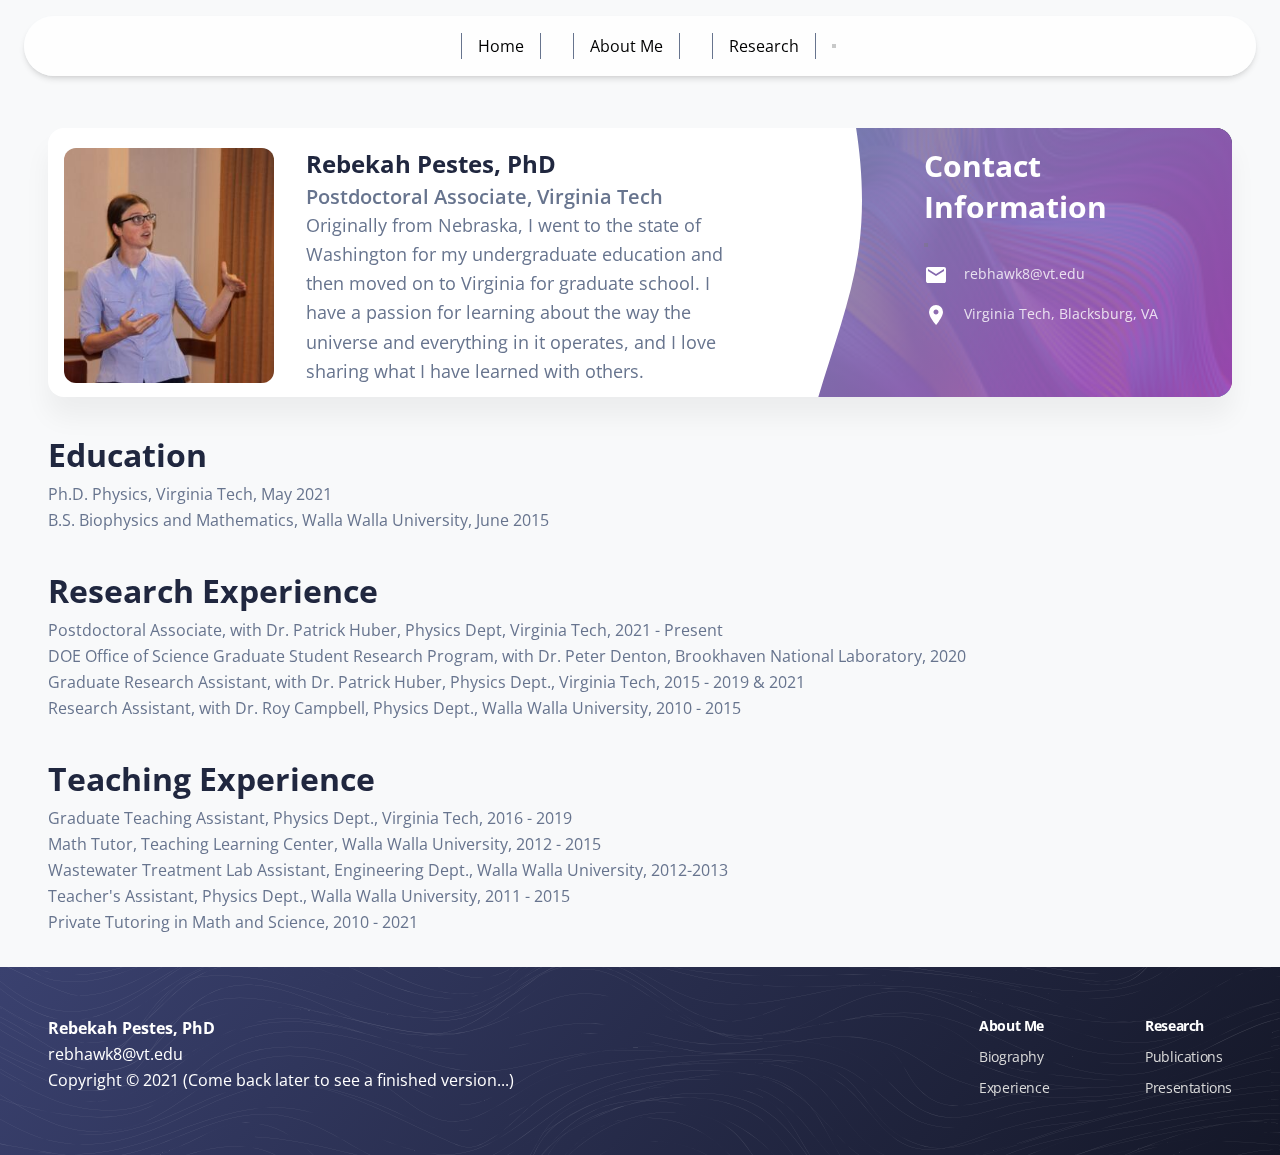
==== profile.html @ 18a5ebf0 "Full website - 1st draft" ====
<!DOCTYPE html>

<html lang="en">
  <head>
    <title>Soft UI Pro</title>
    <meta name="viewport" content="width=device-width, initial-scale=1.0" />
    <meta charset="utf-8" />
    <meta property="twitter:card" content="summary_large_image" />
    <style>
      html {  line-height: 1.15;}body {  margin: 0;}* {  box-sizing: border-box;  border-width: 0;  border-style: solid;}p,li,ul,pre,div,h1,h2,h3,h4,h5,h6 {  margin: 0;  padding: 0;}button,input,optgroup,select,textarea {  font-family: inherit;  font-size: 100%;  line-height: 1.15;  margin: 0;}button,select {  text-transform: none;}button,[type="button"],[type="reset"],[type="submit"] {  -webkit-appearance: button;}button::-moz-focus-inner,[type="button"]::-moz-focus-inner,[type="reset"]::-moz-focus-inner,[type="submit"]::-moz-focus-inner {  border-style: none;  padding: 0;}button:-moz-focus,[type="button"]:-moz-focus,[type="reset"]:-moz-focus,[type="submit"]:-moz-focus {  outline: 1px dotted ButtonText;}a {  color: inherit;  text-decoration: inherit;}input {  padding: 2px 4px;}img {  display: block;}
    </style>
    <style>
      html {
        font-family: Open Sans;
        font-size: 1rem;
      }

      body {
        font-weight: 400;
        font-style:normal;
        text-decoration: none;
        text-transform: none;
        letter-spacing: normal;
        line-height: 1.625;
        color: var(--dl-color-secondary-400);
        background-color: var(--dl-color-gray-white);

      }
    </style>
    <link
      rel="stylesheet"
      href="https://fonts.googleapis.com/css2?family=Open+Sans:ital,wght@0,300;0,400;0,600;0,700;0,800;1,300;1,400;1,600;1,700;1,800&display=swap"
    />
    <style>
      html * {
          -webkit-font-smoothing: antialiased;
      }
      input::placeholder, textarea::placeholder {
         color: #d2d6da;
      }
    </style>
    <link rel="stylesheet" href="./style.css" />
  </head>
  <body>
    <div>
      <link href="./profile.css" rel="stylesheet" />
      <title>Profile - Soft UI Pro</title>
      <meta property="og:title" content="Profile - Soft UI Pro" />
      <div class="profile-container">
        <div class="header-header">
          <nav class="header-nav">
            <div class="header-container">
              <div class="header-menu">
                <a href="/index.html" class="header-navlink">Home</a>
                <a href="/profile.html" class="header-navlink1">About Me</a>
                <a href="/research.html" class="header-navlink2">Research</a>
              </div>
              <div class="header-container1">
                <div class="header-container2"></div>
                <svg viewBox="0 0 1024 1024" class="header-icon">
                  <path
                    d="M128 256h768v86h-768v-86zM128 554v-84h768v84h-768zM128 768v-86h768v86h-768z"
                  ></path>
                </svg>
              </div>
            </div>
          </nav>
        </div>
        <div class="profile-about">
          <div class="profile-container01">
            <div class="profile-container02">
              <div class="profile-container03">
                <img
                  alt="image"
                  src="public/playground_assets/img-7276-300h.jpeg"
                  class="profile-image"
                />
                <div class="profile-container04">
                  <h4 class="profile-text">Rebekah Pestes, PhD</h4>
                  <h1 class="headingThree">
                    Postdoctoral Associate, Virginia Tech
                  </h1>
                  <span class="medium">
                    Originally from Nebraska, I went to the state of Washington
                    for my undergraduate education and then moved on to Virginia
                    for graduate school. I have a passion for learning about the
                    way the universe and everything in it operates, and I love
                    sharing what I have learned with others.
                  </span>
                </div>
              </div>
            </div>
            <div class="profile-info">
              <img
                alt="image"
                src="public/playground_assets/wave-1.svg"
                class="profile-image1"
              />
              <div class="profile-container05">
                <h3 class="headingTwo">
                  <span>Contact</span>
                  <span>Information</span>
                </h3>
                <div class="profile-container06">
                  <div class="profile-container07"></div>
                  <div class="profile-container08">
                    <svg viewBox="0 0 1024 1024" class="profile-icon">
                      <path
                        d="M854 342v-86l-342 214-342-214v86l342 212zM854 170q34 0 59 26t25 60v512q0 34-25 60t-59 26h-684q-34 0-59-26t-25-60v-512q0-34 25-60t59-26h684z"
                      ></path>
                    </svg>
                    <a
                      href="mailto:hello@creative-tim.com?subject="
                      class="profile-link small"
                    >
                      rebhawk8@vt.edu
                    </a>
                  </div>
                  <div class="profile-container09">
                    <svg viewBox="0 0 1024 1024" class="profile-icon2">
                      <path
                        d="M512 490q44 0 75-31t31-75-31-75-75-31-75 31-31 75 31 75 75 31zM512 86q124 0 211 87t87 211q0 62-31 142t-75 150-87 131-73 97l-32 34q-12-14-32-37t-72-92-91-134-71-147-32-144q0-124 87-211t211-87z"
                      ></path>
                    </svg>
                    <span class="profile-text06 small">
                      Virginia Tech, Blacksburg, VA
                    </span>
                  </div>
                </div>
              </div>
              <div class="profile-container10"></div>
            </div>
          </div>
          <h1 class="profile-text07">Education</h1>
          <span>
            <span>Ph.D. Physics, Virginia Tech, May 2021</span>
            <br />
            <span>
              B.S. Biophysics and Mathematics, Walla Walla University, June 2015
            </span>
          </span>
          <h1 class="profile-text12">Research Experience</h1>
          <span>
            <span>
              Postdoctoral Associate, with Dr. Patrick Huber, Physics Dept,
              Virginia Tech, 2021 - Present
            </span>
            <br />
            <span>
              DOE Office of Science Graduate Student Research Program, with Dr.
              Peter Denton, Brookhaven National Laboratory, 2020
            </span>
            <br />
            <span>
              Graduate Research Assistant, with Dr. Patrick Huber, Physics
              Dept., Virginia Tech, 2015 - 2019 &amp; 2021
            </span>
            <br />
            <span>
              Research Assistant, with Dr. Roy Campbell, Physics Dept., Walla
              Walla University, 2010 - 2015
            </span>
          </span>
          <h1 class="profile-text21">Teaching Experience</h1>
          <span>
            <span></span>
            <span>
              Graduate Teaching Assistant, Physics Dept., Virginia Tech, 2016 -
              2019
            </span>
            <br />
            <span>
              Math Tutor, Teaching Learning Center, Walla Walla University, 2012
              - 2015
            </span>
            <br />
            <span>
              Wastewater Treatment Lab Assistant, Engineering Dept., Walla Walla
              University, 2012-2013
            </span>
            <br />
            <span></span>
            <span>
              Teacher&apos;s Assistant, Physics Dept., Walla Walla University,
              2011 - 2015
            </span>
            <br />
            <span>Private Tutoring in Math and Science, 2010 - 2021</span>
          </span>
        </div>
        <footer class="footer-footer">
          <div class="footer-container">
            <div class="footer-container1">
              <span class="footer-text"><span>Rebekah Pestes, PhD</span></span>
              <span>
                <span>rebhawk8@vt.edu</span>
                <br />
                <span>Copyright © 2021</span>
                <span>(Come back later to see a finished version...)</span>
              </span>
            </div>
            <div class="footer-container2">
              <div class="footer-container3">
                <div class="footer-container4">
                  <span class="footer-text7 large">About Me</span>
                  <a href="/profile.html" class="footer-navlink large">
                    Biography
                  </a>
                  <a href="/profile.html" class="footer-navlink1 large">
                    Experience
                  </a>
                </div>
              </div>
              <div class="footer-container5">
                <span class="footer-text8 large">Research</span>
                <a href="/research.html" class="footer-navlink2 large">
                  Publications
                </a>
                <a href="/research.html" class="footer-navlink3 large">
                  Presentations
                </a>
              </div>
            </div>
          </div>
          <img
            alt="image"
            src="public/playground_assets/waves-white.svg"
            class="footer-image"
          />
        </footer>
      </div>
    </div>
  </body>
</html>
---- style.css ----
:root {
  --dl-color-blue-500: #17c1e8ff;
  --dl-color-gray-500: #595959;
  --dl-color-gray-700: #999999;
  --dl-color-gray-800: #D9D9D9;
  --dl-color-gray-900: #f8f9faff;
  --dl-color-pink-100: #eea9cdff;
  --dl-color-pink-200: #e293d3ff;
  --dl-color-pink-300: #e370abff;
  --dl-color-pink-500: #a93356ff;
  --dl-color-pink-700: #4a041aff;
  --dl-size-size-unit: 1rem;
  --dl-color-gray-black: #000000;
  --dl-color-gray-white: #FFFFFF;
  --dl-space-space-unit: 1rem;
  --dl-color-primary-100: #c172d5ff;
  --dl-color-primary-500: #a24cb9ff;
  --dl-color-primary-700: #69247bff;
  --dl-size-size-halfunit: 0.5rem;
  --dl-color-secondary-100: #d2d6daff;
  --dl-color-secondary-200: #8392abff;
  --dl-color-secondary-300: #808fbfff;
  --dl-color-secondary-400: #67748eff;
  --dl-color-secondary-500: #344767ff;
  --dl-color-secondary-600: #252f40ff;
  --dl-color-secondary-700: #20273fff;
  --dl-radius-radius-round: 50%;
  --dl-size-size-doubleunit: 2rem;
  --dl-size-size-tripleunit: 3rem;
  --dl-space-space-halfunit: 0.5rem;
  --dl-space-space-sixunits: 6rem;
  --dl-radius-radius-radius1: 1rem;
  --dl-radius-radius-radius5: 0.5rem;
  --dl-space-space-fourunits: 4rem;
  --dl-radius-radius-radius40: 40px;
  --dl-radius-radius-radius75: 0.75rem;
  --dl-size-size-unitandahalf: 1.5rem;
  --dl-space-space-doubleunit: 2rem;
  --dl-space-space-tripleunit: 3rem;
  --dl-space-space-twelveunits: 12rem;
  --dl-size-size-triplequarterunit: 0.75rem;
  --dl-space-space-unitandahalfunit: 1.5rem;
  --dl-space-space-triplequarterunit: 0.75rem;
}
.button {
  color: var(--dl-color-secondary-400);
  display: inline-block;
  padding: 0.5rem 1rem;
  font-family: Open Sans;
  border-color: var(--dl-color-secondary-400);
  border-width: 1px;
  border-radius: 4px;
  background-color: var(--dl-color-gray-white);
}
.textarea {
  color: var(--dl-color-secondary-400);
  cursor: auto;
  padding: 0.5rem;
  font-family: Open Sans;
  border-color: var(--dl-color-secondary-400);
  border-width: 1px;
  border-radius: 4px;
  background-color: var(--dl-color-gray-white);
}
.input {
  color: var(--dl-color-secondary-400);
  cursor: auto;
  padding: 0.5rem 1rem;
  font-family: Open Sans;
  border-color: var(--dl-color-secondary-400);
  border-width: 1px;
  border-radius: 4px;
  background-color: var(--dl-color-gray-white);
}
.small {
  font-size: 0.875rem;
  font-family: Open Sans;
  font-weight: 400;
  line-height: 1.5;
  text-transform: none;
  text-decoration: none;
}
.large {
  font-size: 0.875rem;
  font-family: Open Sans;
  font-weight: 400;
  letter-spacing: -0.025rem;
  text-transform: none;
  text-decoration: none;
}
.medium {
  font-size: 1.125rem;
  font-family: Open Sans;
  font-weight: 400;
  line-height: 1.625;
  text-transform: none;
  text-decoration: none;
}
.body {
  font-size: 1rem;
  font-family: Open Sans;
  font-weight: 400;
  line-height: 1.625;
  text-transform: none;
  text-decoration: none;
}
.headingOne {
  font-size: 2.25rem;
  font-family: Open Sans;
  font-weight: 700;
  line-height: 1.3;
  text-transform: none;
  text-decoration: none;
}
.headingTwo {
  font-size: 1.875rem;
  font-family: Open Sans;
  font-weight: 700;
  line-height: 1.375;
  text-transform: none;
  text-decoration: none;
}
.lead {
  font-size: 1.25rem;
  font-family: Open Sans;
  font-weight: 400;
  line-height: 1.625;
  text-transform: none;
  text-decoration: none;
}
.headingThree {
  font-size: 1.25rem;
  font-family: Open Sans;
  font-weight: 600;
  line-height: 1.375;
  text-transform: none;
  text-decoration: none;
}
.label {
  font-size: 0.75rem;
  font-family: Open Sans;
  font-weight: 700;
  line-height: 1.5;
  text-transform: none;
  text-decoration: none;
}
.buttonSmall {
  font-size: 0.75rem;
  font-style: normal;
  font-family: Open Sans;
  font-weight: 700;
  line-height: 1.4;
  letter-spacing: -0.025rem;
  text-transform: uppercase;
}
---- profile.css ----
.header-header {
  top: 0px;
  left: auto;
  right: auto;
  width: 100%;
  bottom: auto;
  display: flex;
  z-index: 3;
  position: fixed;
  max-width: 1320px;
  padding-left: var(--dl-space-space-unitandahalfunit);
  padding-right: var(--dl-space-space-unitandahalfunit);
  justify-content: center;
}
.header-nav {
  flex: 0 0 auto;
  color: var(--dl-color-secondary-600);
  width: 100%;
  height: 60px;
  display: flex;
  flex-wrap: wrap;
  box-shadow: 0 .25rem .375rem -.0625rem hsla(0,0%,8%,.12),0 .125rem .25rem -.0625rem hsla(0,0%,8%,.07)!important;
  margin-top: var(--dl-space-space-unit);
  align-items: center;
  padding-top: var(--dl-space-space-halfunit);
  padding-left: var(--dl-space-space-unitandahalfunit);
  border-radius: var(--dl-radius-radius-radius40);
  padding-right: var(--dl-space-space-unitandahalfunit);
  flex-direction: row;
  padding-bottom: var(--dl-space-space-halfunit);
  backdrop-filter: saturate(200%) blur(30px);
  justify-content: space-between;
  background-color: hsla(0,0%,100%,.8)!important;
}
.header-container {
  color: var(--dl-color-gray-black);
  width: 100%;
  display: flex;
  align-items: center;
  flex-direction: row;
  justify-content: center;
}
.header-menu {
  flex: 0 0 auto;
  display: flex;
  align-items: flex-start;
  flex-direction: row;
}
.header-navlink {
  margin-top: var(--dl-space-space-halfunit);
  transition: 0.3s;
  margin-left: var(--dl-space-space-unit);
  border-color: var(--dl-color-secondary-400);
  border-width: 1px;
  margin-right: var(--dl-space-space-unit);
  padding-left: var(--dl-space-space-unit);
  margin-bottom: var(--dl-space-space-halfunit);
  padding-right: var(--dl-space-space-unit);
  text-decoration: none;
  border-top-width: 0px;
  border-bottom-width: 0px;
}
.header-navlink:hover {
  color: var(--dl-color-gray-500);
}
.header-navlink1 {
  margin-top: var(--dl-space-space-halfunit);
  transition: 0.3s;
  margin-left: var(--dl-space-space-unit);
  border-color: var(--dl-color-secondary-400);
  border-width: 1px;
  margin-right: var(--dl-space-space-unit);
  padding-left: var(--dl-space-space-unit);
  margin-bottom: var(--dl-space-space-halfunit);
  padding-right: var(--dl-space-space-unit);
  text-decoration: none;
  border-top-width: 0px;
  border-bottom-width: 0px;
}
.header-navlink1:hover {
  color: var(--dl-color-gray-500);
}
.header-navlink2 {
  margin-top: var(--dl-space-space-halfunit);
  transition: 0.3s;
  margin-left: var(--dl-space-space-unit);
  border-color: var(--dl-color-secondary-400);
  border-width: 1px;
  margin-right: var(--dl-space-space-unit);
  padding-left: var(--dl-space-space-unit);
  margin-bottom: var(--dl-space-space-halfunit);
  padding-right: var(--dl-space-space-unit);
  text-decoration: none;
  border-top-width: 0px;
  border-bottom-width: 0px;
}
.header-navlink2:hover {
  color: var(--dl-color-gray-500);
}
.header-container1 {
  display: flex;
  align-items: center;
  flex-direction: row;
  justify-content: space-between;
}
.header-container2 {
  border: 2px dashed rgba(120, 120, 120, 0.4);
  display: flex;
  align-items: center;
  flex-direction: row;
  justify-content: space-between;
}
.header-icon {
  width: 24px;
  height: 24px;
  display: none;
  margin-left: var(--dl-space-space-unit);
}
@media(max-width: 991px) {
  .header-nav {
    max-width: 960px;
  }
  .header-menu {
    display: none;
  }
  .header-icon {
    display: flex;
  }
}
@media(max-width: 479px) {
  .header-container2 {
    display: none;
  }
}

.footer-footer {
  width: 100%;
  height: auto;
  display: flex;
  position: relative;
  align-items: center;
  flex-direction: column;
  background-image: linear-gradient(310deg,#141727,#3a416f);
}
.footer-container {
  color: var(--dl-color-gray-white);
  width: 100%;
  display: flex;
  padding: var(--dl-space-space-tripleunit);
  z-index: 1;
  max-width: 1320px;
  justify-content: space-between;
}
.footer-container1 {
  display: flex;
  align-items: flex-start;
  flex-direction: column;
}
.footer-text {
  font-weight: 700;
  margin-bottom: 0px;
}
.footer-container2 {
  display: flex;
  justify-content: space-between;
}
.footer-container3 {
  flex: 0 0 auto;
  width: auto;
  height: auto;
  display: flex;
  align-items: space-between;
  flex-direction: column;
}
.footer-container4 {
  flex: 0 0 auto;
  display: flex;
  align-items: flex-start;
  flex-direction: column;
}
.footer-text7 {
  font-weight: 700;
  margin-bottom: var(--dl-space-space-halfunit);
}
.footer-navlink {
  color: var(--dl-color-gray-800);
  transition: 0.3s;
  margin-bottom: var(--dl-space-space-halfunit);
  text-decoration: none;
}
.footer-navlink:hover {
  color: var(--dl-color-gray-white);
}
.footer-navlink1 {
  color: var(--dl-color-gray-800);
  transition: 0.3s;
  margin-bottom: var(--dl-space-space-halfunit);
  text-decoration: none;
}
.footer-navlink1:hover {
  color: var(--dl-color-gray-white);
}
.footer-container5 {
  flex: 0 0 auto;
  display: flex;
  align-items: flex-start;
  margin-left: var(--dl-space-space-sixunits);
  flex-direction: column;
}
.footer-text8 {
  font-weight: 700;
  margin-bottom: var(--dl-space-space-halfunit);
}
.footer-navlink2 {
  color: var(--dl-color-gray-800);
  transition: 0.3s;
  margin-bottom: var(--dl-space-space-halfunit);
  text-decoration: none;
}
.footer-navlink2:hover {
  color: var(--dl-color-gray-white);
}
.footer-navlink3 {
  color: var(--dl-color-gray-800);
  transition: 0.3s;
  margin-bottom: var(--dl-space-space-halfunit);
  text-decoration: none;
}
.footer-navlink3:hover {
  color: var(--dl-color-gray-white);
}
.footer-image {
  top: 0px;
  left: auto;
  right: 0px;
  width: 100%;
  height: 100%;
  opacity: 0.7;
  position: absolute;
  object-fit: cover;
}
@media(max-width: 991px) {
  .footer-container {
    padding: var(--dl-space-space-doubleunit);
  }
}
@media(max-width: 767px) {
  .footer-container {
    flex-direction: column;
  }
  .footer-container1 {
    align-items: center;
    margin-bottom: var(--dl-space-space-doubleunit);
  }
}

.profile-container {
  width: 100%;
  height: auto;
  display: flex;
  min-height: 100vh;
  align-items: center;
  flex-direction: column;
  background-color: var(--dl-color-gray-900);
}
.profile-about {
  width: 100%;
  max-width: 1320px;
  margin-top: var(--dl-space-space-sixunits);
  padding-top: var(--dl-space-space-doubleunit);
  padding-left: var(--dl-space-space-tripleunit);
  padding-right: var(--dl-space-space-tripleunit);
  flex-direction: column;
  padding-bottom: var(--dl-space-space-doubleunit);
}
.profile-container01 {
  flex: 0 0 auto;
  width: 100%;
  height: 269px;
  display: flex;
  box-shadow: 0 20px 27px 0 rgb(0 0 0 / 5%);
  align-items: stretch;
  border-radius: var(--dl-radius-radius-radius1);
  flex-direction: row;
  background-color: var(--dl-color-gray-white);
}
.profile-container02 {
  width: 716px;
  display: flex;
  padding: var(--dl-space-space-unit);
  z-index: 1;
  align-items: center;
  flex-direction: column;
  justify-content: flex-start;
}
.profile-container03 {
  flex: 0 0 auto;
  width: 100%;
  display: flex;
  align-items: center;
  justify-content: flex-start;
}
.profile-image {
  width: 210px;
  height: 235px;
  object-fit: cover;
  border-radius: var(--dl-radius-radius-radius75);
}
.profile-container04 {
  flex: 0 0 auto;
  width: 467px;
  height: auto;
  display: flex;
  align-items: flex-start;
  padding-left: var(--dl-space-space-doubleunit);
  flex-direction: column;
}
.profile-text {
  color: var(--dl-color-secondary-700);
  font-size: 1.5rem;
  font-style: normal;
}
.profile-info {
  flex: 4;
  color: var(--dl-color-gray-white);
  display: flex;
  overflow: hidden;
  position: relative;
  align-items: center;
  padding-left: var(--dl-space-space-sixunits);
  border-radius: 0px;
  flex-direction: column;
  background-size: cover;
  justify-content: center;
  background-image: url("public/playground_assets/curved5-300h.jpg");
  border-top-right-radius: var(--dl-radius-radius-radius1);
  border-bottom-right-radius: var(--dl-radius-radius-radius1);
}
.profile-image1 {
  top: 0px;
  left: -2px;
  width: 100px;
  height: 479px;
  z-index: 2;
  position: absolute;
  object-fit: cover;
}
.profile-container05 {
  display: flex;
  padding: var(--dl-space-space-fourunits);
  z-index: 1;
  align-items: flex-start;
  flex-direction: column;
}
.profile-container06 {
  width: 100%;
  height: 153px;
  display: flex;
  margin-top: 0px;
  align-items: flex-start;
  margin-bottom: 0px;
  flex-direction: column;
}
.profile-container07 {
  border: 2px dashed rgba(120, 120, 120, 0.4);
  display: flex;
  margin-top: var(--dl-space-space-unit);
  align-items: flex-start;
  margin-bottom: var(--dl-space-space-unit);
  flex-direction: row;
}
.profile-container08 {
  display: flex;
  margin-top: 0px;
  align-items: flex-start;
  margin-bottom: 0px;
  flex-direction: row;
}
.profile-icon {
  fill: var(--dl-color-gray-white);
  width: 24px;
  height: 24px;
  margin-right: var(--dl-space-space-unit);
}
.profile-link {
  opacity: 0.8;
  text-decoration: none;
}
.profile-container09 {
  display: flex;
  margin-top: var(--dl-space-space-unit);
  align-items: flex-start;
  margin-bottom: var(--dl-space-space-unit);
  flex-direction: row;
}
.profile-icon2 {
  fill: var(--dl-color-gray-white);
  width: 24px;
  height: 24px;
  margin-right: var(--dl-space-space-unit);
}
.profile-text06 {
  opacity: 0.8;
}
.profile-container10 {
  top: auto;
  left: auto;
  right: 0px;
  width: 100%;
  bottom: 0px;
  height: 100%;
  opacity: 0.9;
  position: absolute;
  background-image: linear-gradient(310deg,#A24CB9,#808FBF);
}
.profile-text07 {
  color: var(--dl-color-secondary-700);
  margin-top: var(--dl-space-space-doubleunit);
}
.profile-text12 {
  color: var(--dl-color-secondary-700);
  margin-top: var(--dl-space-space-doubleunit);
}
.profile-text21 {
  color: var(--dl-color-secondary-700);
  margin-top: var(--dl-space-space-doubleunit);
}
@media(max-width: 991px) {
  .profile-container01 {
    flex-direction: column;
  }
  .profile-info {
    padding-left: 0px;
    border-top-right-radius: 0;
    border-bottom-left-radius: var(--dl-radius-radius-radius1);
  }
  .profile-image1 {
    display: none;
  }
}
@media(max-width: 767px) {
  .profile-about {
    padding-top: var(--dl-space-space-doubleunit);
    padding-left: var(--dl-space-space-doubleunit);
    padding-right: var(--dl-space-space-doubleunit);
    padding-bottom: var(--dl-space-space-doubleunit);
  }
  .profile-text {
    margin-top: var(--dl-space-space-unit);
  }
}
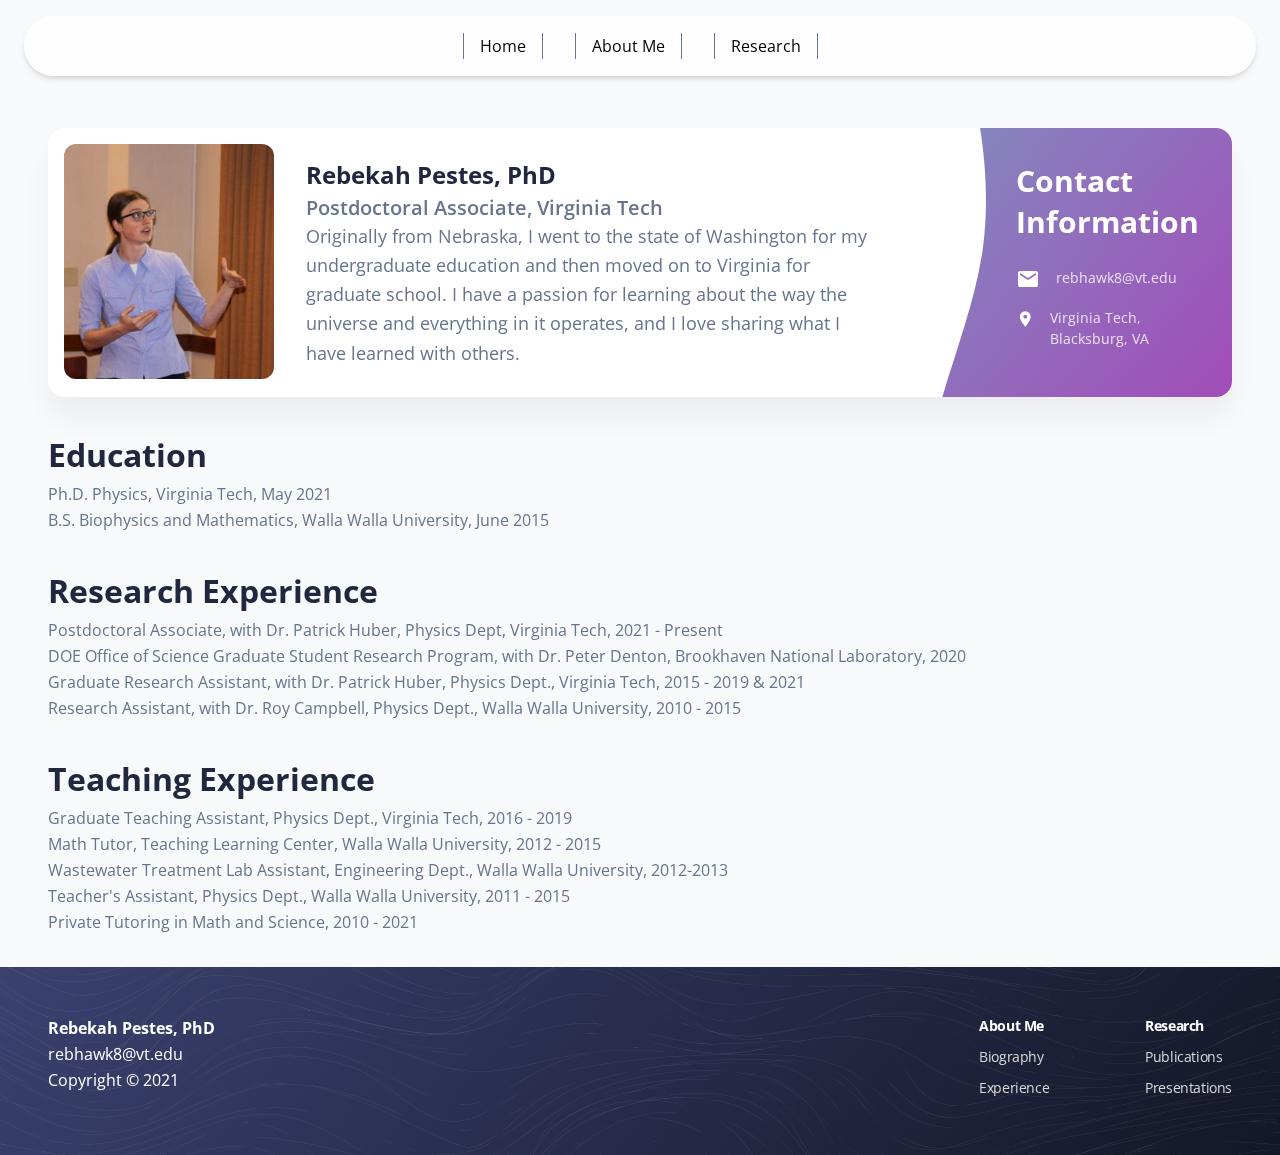
==== commit 57ae4f08: "Update website formatting and name" ====
--- a/profile.html
+++ b/profile.html
@@ -2,7 +2,7 @@
 
 <html lang="en">
   <head>
-    <title>Soft UI Pro</title>
+    <title>Rebekah Pestes</title>
     <meta name="viewport" content="width=device-width, initial-scale=1.0" />
     <meta charset="utf-8" />
     <meta property="twitter:card" content="summary_large_image" />
@@ -44,8 +44,8 @@
   <body>
     <div>
       <link href="./profile.css" rel="stylesheet" />
-      <title>Profile - Soft UI Pro</title>
-      <meta property="og:title" content="Profile - Soft UI Pro" />
+      <title>Profile - Rebekah Pestes</title>
+      <meta property="og:title" content="Profile - Rebekah Pestes" />
       <div class="profile-container">
         <div class="header-header">
           <nav class="header-nav">
@@ -54,14 +54,6 @@
                 <a href="/index.html" class="header-navlink">Home</a>
                 <a href="/profile.html" class="header-navlink1">About Me</a>
                 <a href="/research.html" class="header-navlink2">Research</a>
-              </div>
-              <div class="header-container1">
-                <div class="header-container2"></div>
-                <svg viewBox="0 0 1024 1024" class="header-icon">
-                  <path
-                    d="M128 256h768v86h-768v-86zM128 554v-84h768v84h-768zM128 768v-86h768v86h-768z"
-                  ></path>
-                </svg>
               </div>
             </div>
           </nav>
@@ -80,7 +72,7 @@
                   <h1 class="headingThree">
                     Postdoctoral Associate, Virginia Tech
                   </h1>
-                  <span class="medium">
+                  <span class="profile-text02 medium">
                     Originally from Nebraska, I went to the state of Washington
                     for my undergraduate education and then moved on to Virginia
                     for graduate school. I have a passion for learning about the
@@ -97,26 +89,25 @@
                 class="profile-image1"
               />
               <div class="profile-container05">
-                <h3 class="headingTwo">
+                <h3 class="profile-text03 headingTwo">
                   <span>Contact</span>
                   <span>Information</span>
                 </h3>
                 <div class="profile-container06">
-                  <div class="profile-container07"></div>
-                  <div class="profile-container08">
+                  <div class="profile-container07">
                     <svg viewBox="0 0 1024 1024" class="profile-icon">
                       <path
                         d="M854 342v-86l-342 214-342-214v86l342 212zM854 170q34 0 59 26t25 60v512q0 34-25 60t-59 26h-684q-34 0-59-26t-25-60v-512q0-34 25-60t59-26h684z"
                       ></path>
                     </svg>
                     <a
-                      href="mailto:hello@creative-tim.com?subject="
+                      href="mailto:rebhawk8@vt.edu?subject="
                       class="profile-link small"
                     >
                       rebhawk8@vt.edu
                     </a>
                   </div>
-                  <div class="profile-container09">
+                  <div class="profile-container08">
                     <svg viewBox="0 0 1024 1024" class="profile-icon2">
                       <path
                         d="M512 490q44 0 75-31t31-75-31-75-75-31-75 31-31 75 31 75 75 31zM512 86q124 0 211 87t87 211q0 62-31 142t-75 150-87 131-73 97l-32 34q-12-14-32-37t-72-92-91-134-71-147-32-144q0-124 87-211t211-87z"
@@ -128,7 +119,6 @@
                   </div>
                 </div>
               </div>
-              <div class="profile-container10"></div>
             </div>
           </div>
           <h1 class="profile-text07">Education</h1>
@@ -196,7 +186,6 @@
                 <span>rebhawk8@vt.edu</span>
                 <br />
                 <span>Copyright © 2021</span>
-                <span>(Come back later to see a finished version...)</span>
               </span>
             </div>
             <div class="footer-container2">
--- a/profile.css
+++ b/profile.css
@@ -97,38 +97,11 @@
 .header-navlink2:hover {
   color: var(--dl-color-gray-500);
 }
-.header-container1 {
-  display: flex;
-  align-items: center;
-  flex-direction: row;
-  justify-content: space-between;
-}
-.header-container2 {
-  border: 2px dashed rgba(120, 120, 120, 0.4);
-  display: flex;
-  align-items: center;
-  flex-direction: row;
-  justify-content: space-between;
-}
-.header-icon {
-  width: 24px;
-  height: 24px;
-  display: none;
-  margin-left: var(--dl-space-space-unit);
-}
 @media(max-width: 991px) {
   .header-nav {
     max-width: 960px;
   }
   .header-menu {
-    display: none;
-  }
-  .header-icon {
-    display: flex;
-  }
-}
-@media(max-width: 479px) {
-  .header-container2 {
     display: none;
   }
 }
@@ -278,6 +251,7 @@
   width: 100%;
   height: 269px;
   display: flex;
+  min-width: 1050px;
   box-shadow: 0 20px 27px 0 rgb(0 0 0 / 5%);
   align-items: stretch;
   border-radius: var(--dl-radius-radius-radius1);
@@ -285,7 +259,7 @@
   background-color: var(--dl-color-gray-white);
 }
 .profile-container02 {
-  width: 716px;
+  width: 100%;
   display: flex;
   padding: var(--dl-space-space-unit);
   z-index: 1;
@@ -307,8 +281,8 @@
   border-radius: var(--dl-radius-radius-radius75);
 }
 .profile-container04 {
-  flex: 0 0 auto;
-  width: 467px;
+  flex: 1;
+  width: 100%;
   height: auto;
   display: flex;
   align-items: flex-start;
@@ -320,9 +294,12 @@
   font-size: 1.5rem;
   font-style: normal;
 }
+.profile-text02 {
+  width: 100%;
+}
 .profile-info {
-  flex: 4;
-  color: var(--dl-color-gray-white);
+  color: var(--dl-color-gray-white);
+  width: 450px;
   display: flex;
   overflow: hidden;
   position: relative;
@@ -332,7 +309,7 @@
   flex-direction: column;
   background-size: cover;
   justify-content: center;
-  background-image: url("public/playground_assets/curved5-300h.jpg");
+  background-image: linear-gradient(310deg,#A24CB9,#808FBF);
   border-top-right-radius: var(--dl-radius-radius-radius1);
   border-bottom-right-radius: var(--dl-radius-radius-radius1);
 }
@@ -346,11 +323,16 @@
   object-fit: cover;
 }
 .profile-container05 {
-  display: flex;
-  padding: var(--dl-space-space-fourunits);
+  height: 100%;
+  display: flex;
+  padding: var(--dl-space-space-doubleunit);
   z-index: 1;
-  align-items: flex-start;
-  flex-direction: column;
+  align-items: center;
+  flex-direction: column;
+}
+.profile-text03 {
+  align-self: center;
+  text-align: left;
 }
 .profile-container06 {
   width: 100%;
@@ -360,16 +342,9 @@
   align-items: flex-start;
   margin-bottom: 0px;
   flex-direction: column;
+  justify-content: flex-end;
 }
 .profile-container07 {
-  border: 2px dashed rgba(120, 120, 120, 0.4);
-  display: flex;
-  margin-top: var(--dl-space-space-unit);
-  align-items: flex-start;
-  margin-bottom: var(--dl-space-space-unit);
-  flex-direction: row;
-}
-.profile-container08 {
   display: flex;
   margin-top: 0px;
   align-items: flex-start;
@@ -386,7 +361,7 @@
   opacity: 0.8;
   text-decoration: none;
 }
-.profile-container09 {
+.profile-container08 {
   display: flex;
   margin-top: var(--dl-space-space-unit);
   align-items: flex-start;
@@ -401,17 +376,6 @@
 }
 .profile-text06 {
   opacity: 0.8;
-}
-.profile-container10 {
-  top: auto;
-  left: auto;
-  right: 0px;
-  width: 100%;
-  bottom: 0px;
-  height: 100%;
-  opacity: 0.9;
-  position: absolute;
-  background-image: linear-gradient(310deg,#A24CB9,#808FBF);
 }
 .profile-text07 {
   color: var(--dl-color-secondary-700);
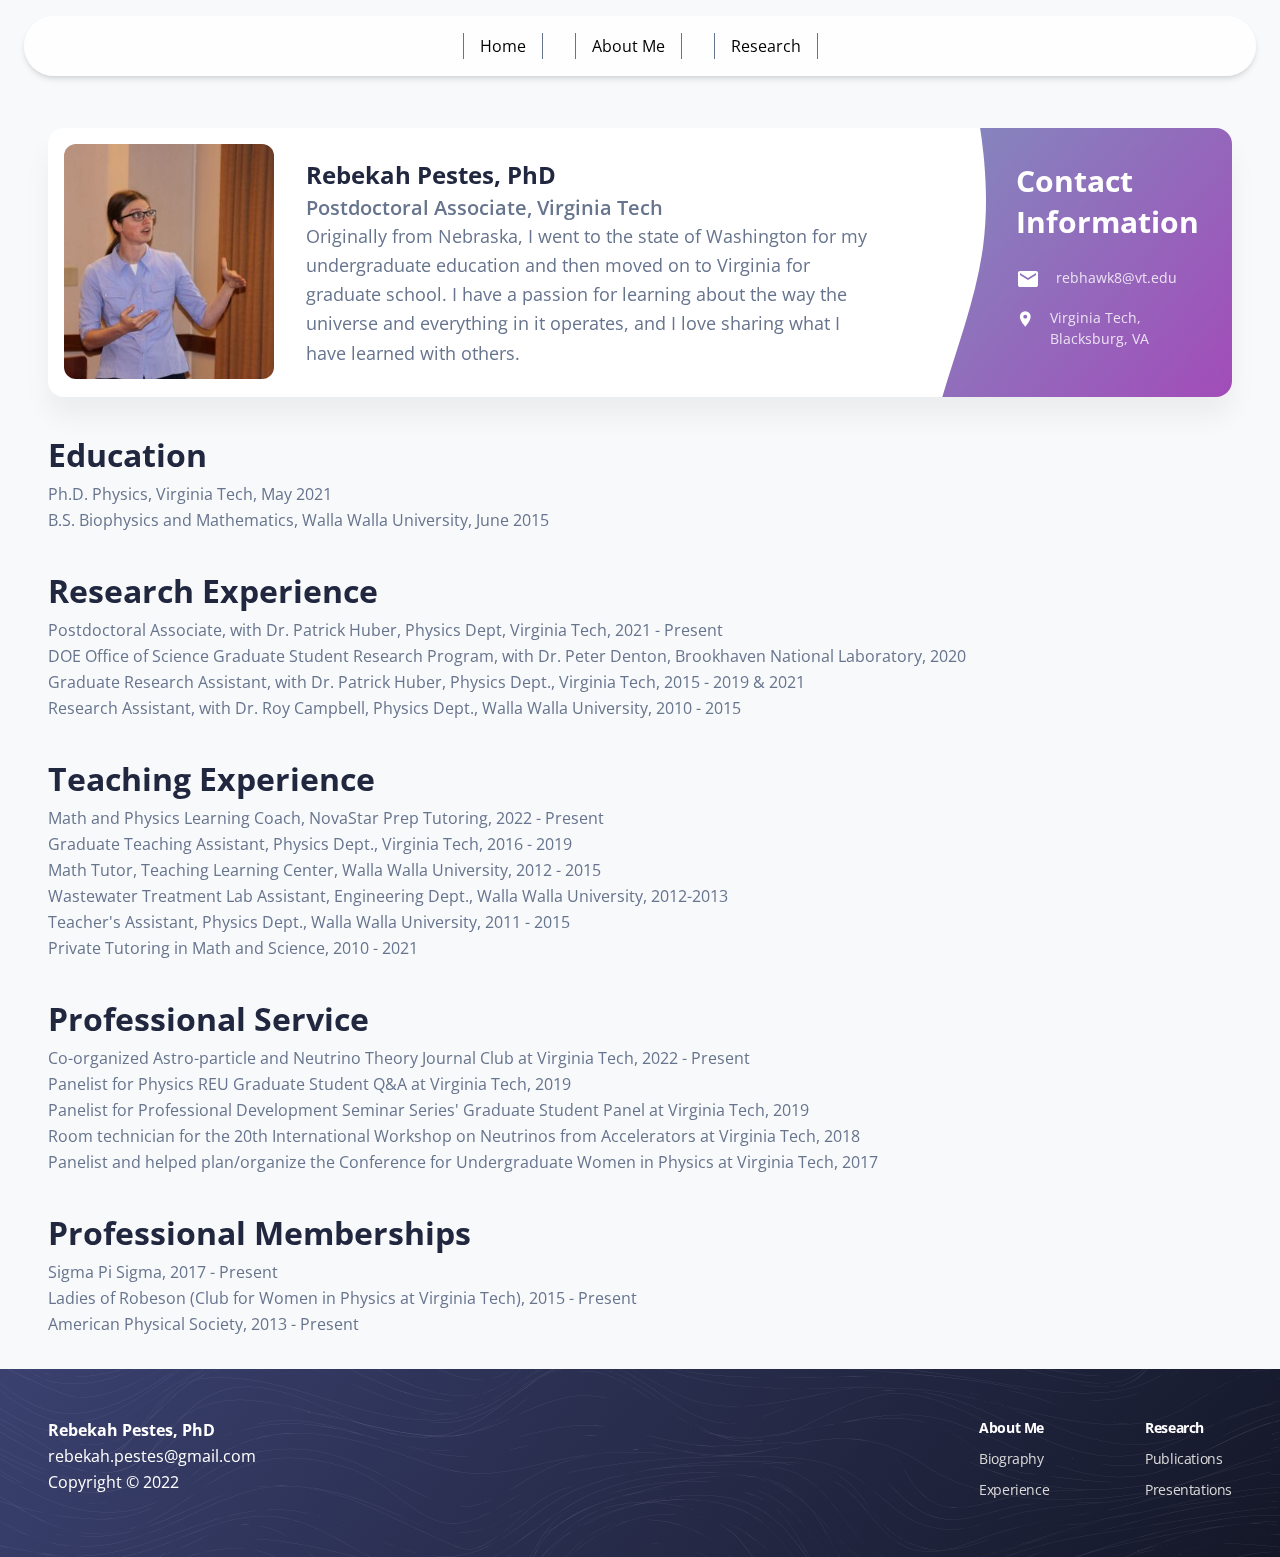
==== commit 8aeeff28: "Updated data, added resume, added sections for professional service and memberships" ====
--- a/profile.html
+++ b/profile.html
@@ -155,6 +155,10 @@
           <span>
             <span></span>
             <span>
+              Math and Physics Learning Coach, NovaStar Prep Tutoring, 2022 - Present
+            </span>
+            <br />
+            <span>
               Graduate Teaching Assistant, Physics Dept., Virginia Tech, 2016 -
               2019
             </span>
@@ -176,6 +180,38 @@
             </span>
             <br />
             <span>Private Tutoring in Math and Science, 2010 - 2021</span>
+          </span>
+          <h1 class="profile-text21">Professional Service</h1>
+          <span>
+            <span></span>
+            <span>
+              Co-organized Astro-particle and Neutrino Theory Journal Club at Virginia Tech, 2022 - Present
+            </span>
+            <br />
+            <span>
+              Panelist for Physics REU Graduate Student Q&A at Virginia Tech, 2019
+            </span>
+            <br />
+            <span>
+              Panelist for Professional Development Seminar Series' Graduate Student Panel at Virginia Tech, 2019
+            </span>
+            <br />
+            <span>
+              Room technician for the 20th International Workshop on Neutrinos from Accelerators at Virginia Tech, 2018
+            </span>
+            <br />
+            <span>
+              Panelist and helped plan/organize the Conference for Undergraduate Women in Physics at Virginia Tech, 2017
+            </span>
+          </span>
+          <h1 class="profile-text21">Professional Memberships</h1>
+          <span>
+            <span></span>
+            <span>Sigma Pi Sigma, 2017 - Present</span>
+            <br />
+            <span>Ladies of Robeson (Club for Women in Physics at Virginia Tech), 2015 - Present</span>
+            <br />
+            <span>American Physical Society, 2013 - Present</span>
           </span>
         </div>
         <footer class="footer-footer">
@@ -183,9 +219,9 @@
             <div class="footer-container1">
               <span class="footer-text"><span>Rebekah Pestes, PhD</span></span>
               <span>
-                <span>rebhawk8@vt.edu</span>
+                <span>rebekah.pestes@gmail.com</span>
                 <br />
-                <span>Copyright © 2021</span>
+                <span>Copyright © 2022</span>
               </span>
             </div>
             <div class="footer-container2">
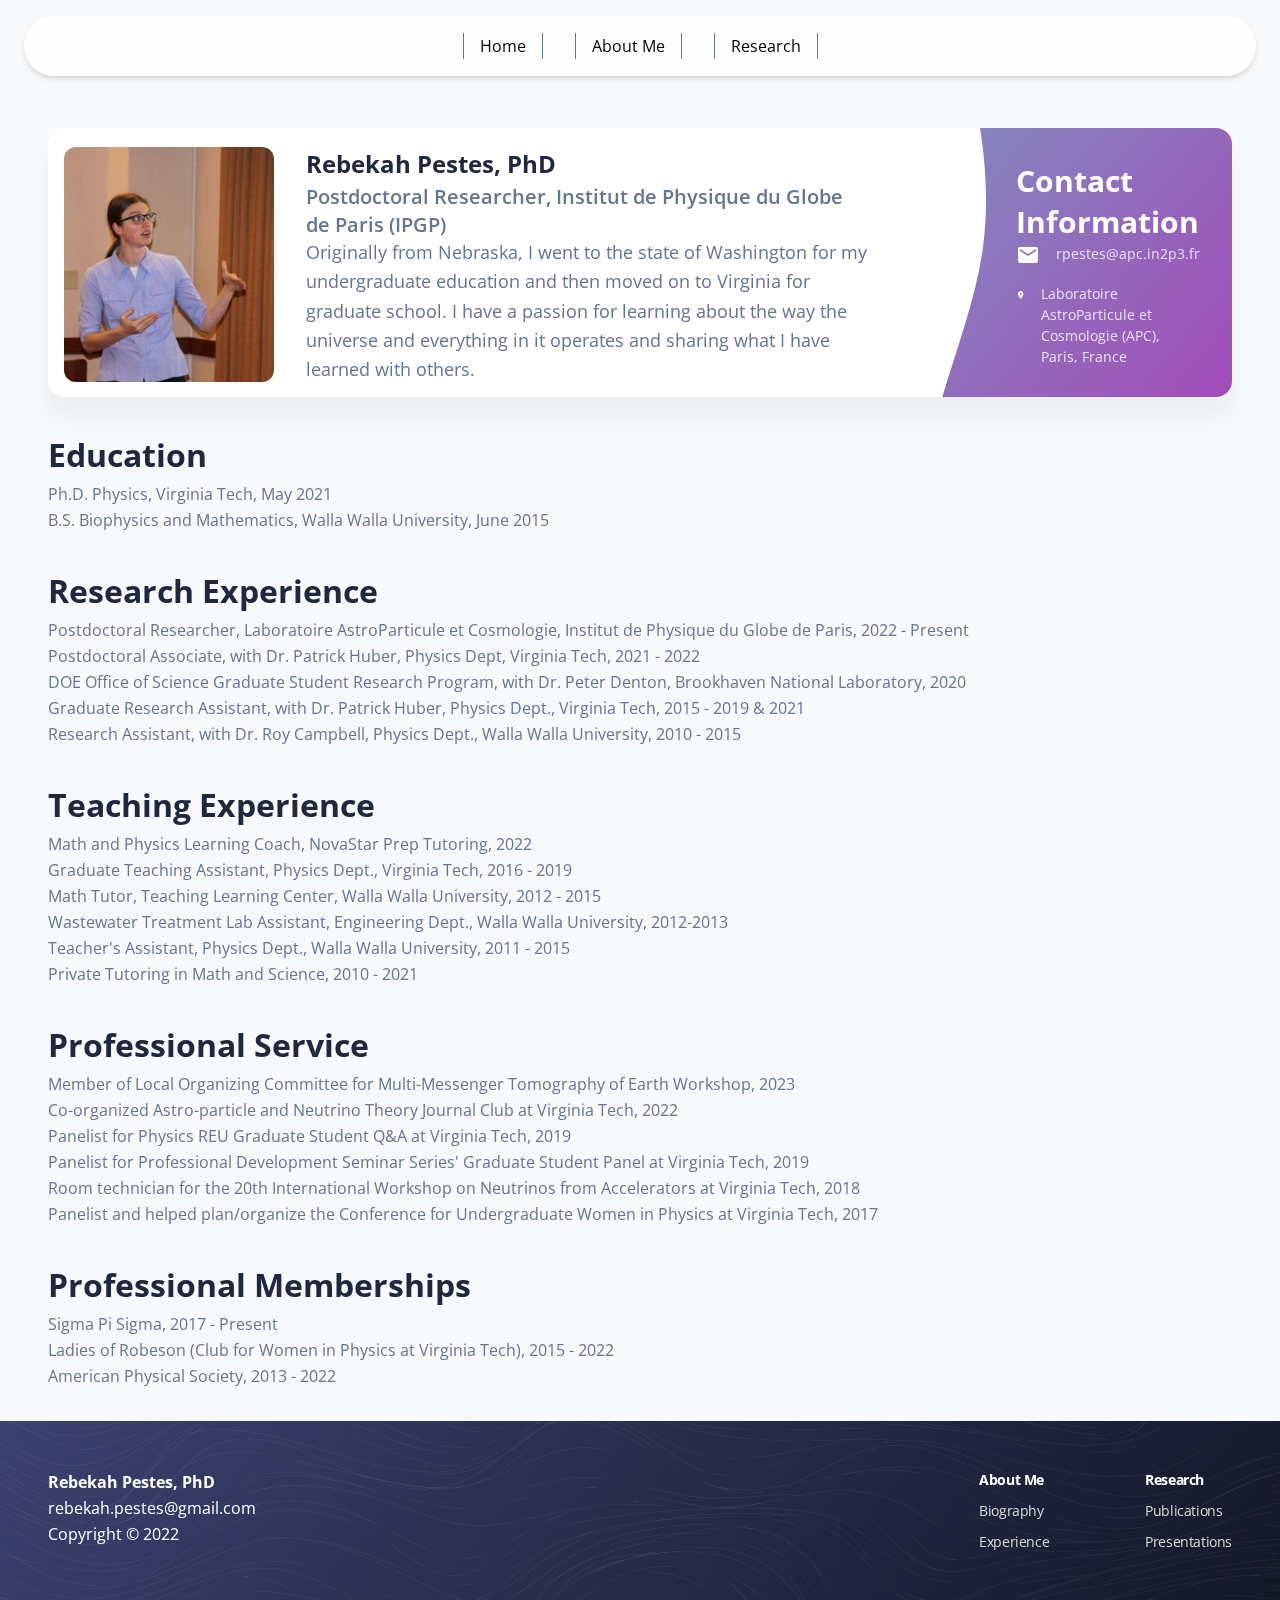
==== commit 93e58bf1: "Updated employment and talks" ====
--- a/profile.html
+++ b/profile.html
@@ -70,14 +70,11 @@
                 <div class="profile-container04">
                   <h4 class="profile-text">Rebekah Pestes, PhD</h4>
                   <h1 class="headingThree">
-                    Postdoctoral Associate, Virginia Tech
+                    Postdoctoral Researcher,
+                    Institut de Physique du Globe de Paris (IPGP)
                   </h1>
                   <span class="profile-text02 medium">
-                    Originally from Nebraska, I went to the state of Washington
-                    for my undergraduate education and then moved on to Virginia
-                    for graduate school. I have a passion for learning about the
-                    way the universe and everything in it operates, and I love
-                    sharing what I have learned with others.
+                    Originally from Nebraska, I went to the state of Washington for my undergraduate education and then moved on to Virginia for graduate school. I have a passion for learning about the way the universe and everything in it operates and sharing what I have learned with others.
                   </span>
                 </div>
               </div>
@@ -101,10 +98,10 @@
                       ></path>
                     </svg>
                     <a
-                      href="mailto:rebhawk8@vt.edu?subject="
+                      href="mailto:rpestes@apc.in2p3.fr?subject="
                       class="profile-link small"
                     >
-                      rebhawk8@vt.edu
+                      rpestes@apc.in2p3.fr
                     </a>
                   </div>
                   <div class="profile-container08">
@@ -114,7 +111,8 @@
                       ></path>
                     </svg>
                     <span class="profile-text06 small">
-                      Virginia Tech, Blacksburg, VA
+                      Laboratoire AstroParticule et Cosmologie (APC),
+                      Paris, France
                     </span>
                   </div>
                 </div>
@@ -132,8 +130,13 @@
           <h1 class="profile-text12">Research Experience</h1>
           <span>
             <span>
+              Postdoctoral Researcher, Laboratoire AstroParticule et Cosmologie,
+              Institut de Physique du Globe de Paris, 2022 - Present
+            </span>
+            <br />
+            <span>
               Postdoctoral Associate, with Dr. Patrick Huber, Physics Dept,
-              Virginia Tech, 2021 - Present
+              Virginia Tech, 2021 - 2022
             </span>
             <br />
             <span>
@@ -155,7 +158,7 @@
           <span>
             <span></span>
             <span>
-              Math and Physics Learning Coach, NovaStar Prep Tutoring, 2022 - Present
+              Math and Physics Learning Coach, NovaStar Prep Tutoring, 2022
             </span>
             <br />
             <span>
@@ -185,7 +188,11 @@
           <span>
             <span></span>
             <span>
-              Co-organized Astro-particle and Neutrino Theory Journal Club at Virginia Tech, 2022 - Present
+              Member of Local Organizing Committee for Multi-Messenger Tomography of Earth Workshop, 2023
+            </span>
+            <br />
+            <span>
+              Co-organized Astro-particle and Neutrino Theory Journal Club at Virginia Tech, 2022
             </span>
             <br />
             <span>
@@ -209,9 +216,9 @@
             <span></span>
             <span>Sigma Pi Sigma, 2017 - Present</span>
             <br />
-            <span>Ladies of Robeson (Club for Women in Physics at Virginia Tech), 2015 - Present</span>
-            <br />
-            <span>American Physical Society, 2013 - Present</span>
+            <span>Ladies of Robeson (Club for Women in Physics at Virginia Tech), 2015 - 2022</span>
+            <br />
+            <span>American Physical Society, 2013 - 2022</span>
           </span>
         </div>
         <footer class="footer-footer">
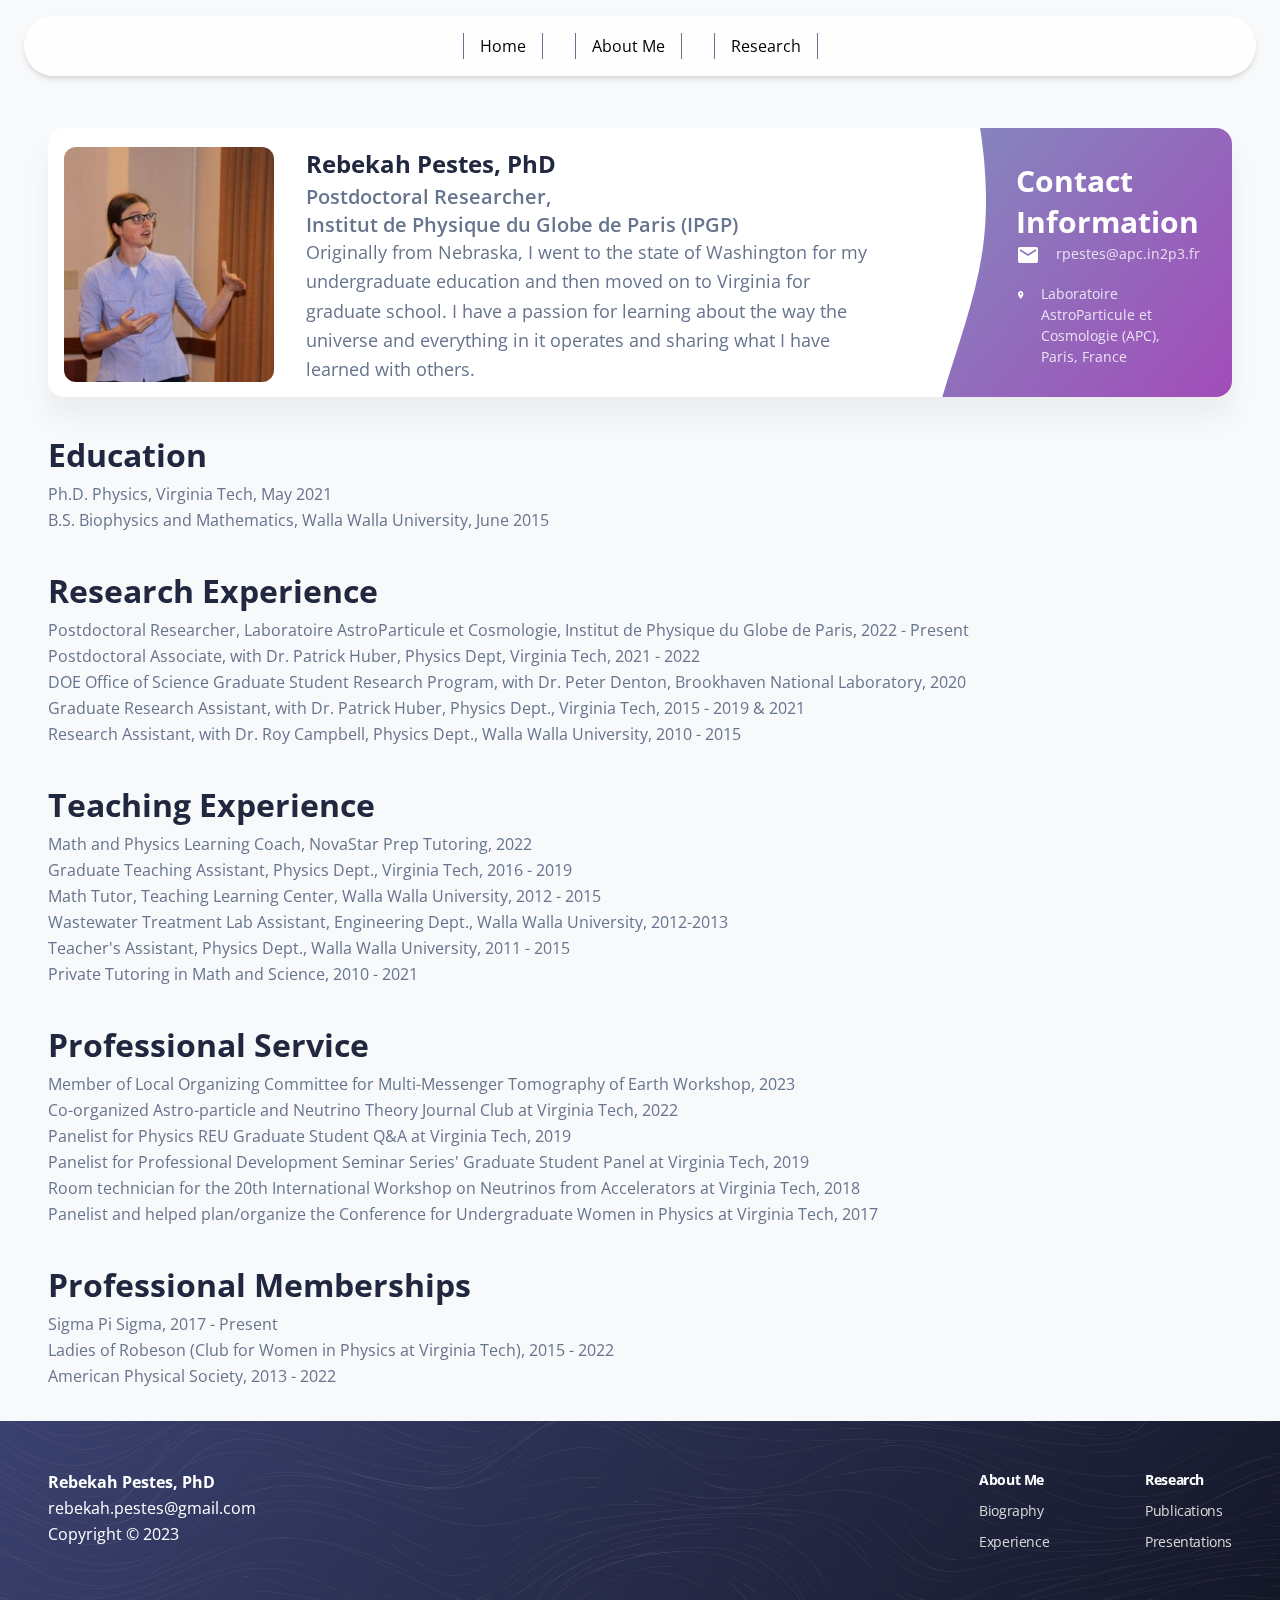
==== commit b6ff999c: "Updated footer and style changes" ====
--- a/profile.html
+++ b/profile.html
@@ -70,7 +70,7 @@
                 <div class="profile-container04">
                   <h4 class="profile-text">Rebekah Pestes, PhD</h4>
                   <h1 class="headingThree">
-                    Postdoctoral Researcher,
+                    Postdoctoral Researcher, <br>
                     Institut de Physique du Globe de Paris (IPGP)
                   </h1>
                   <span class="profile-text02 medium">
@@ -228,7 +228,7 @@
               <span>
                 <span>rebekah.pestes@gmail.com</span>
                 <br />
-                <span>Copyright © 2022</span>
+                <span>Copyright © 2023</span>
               </span>
             </div>
             <div class="footer-container2">
